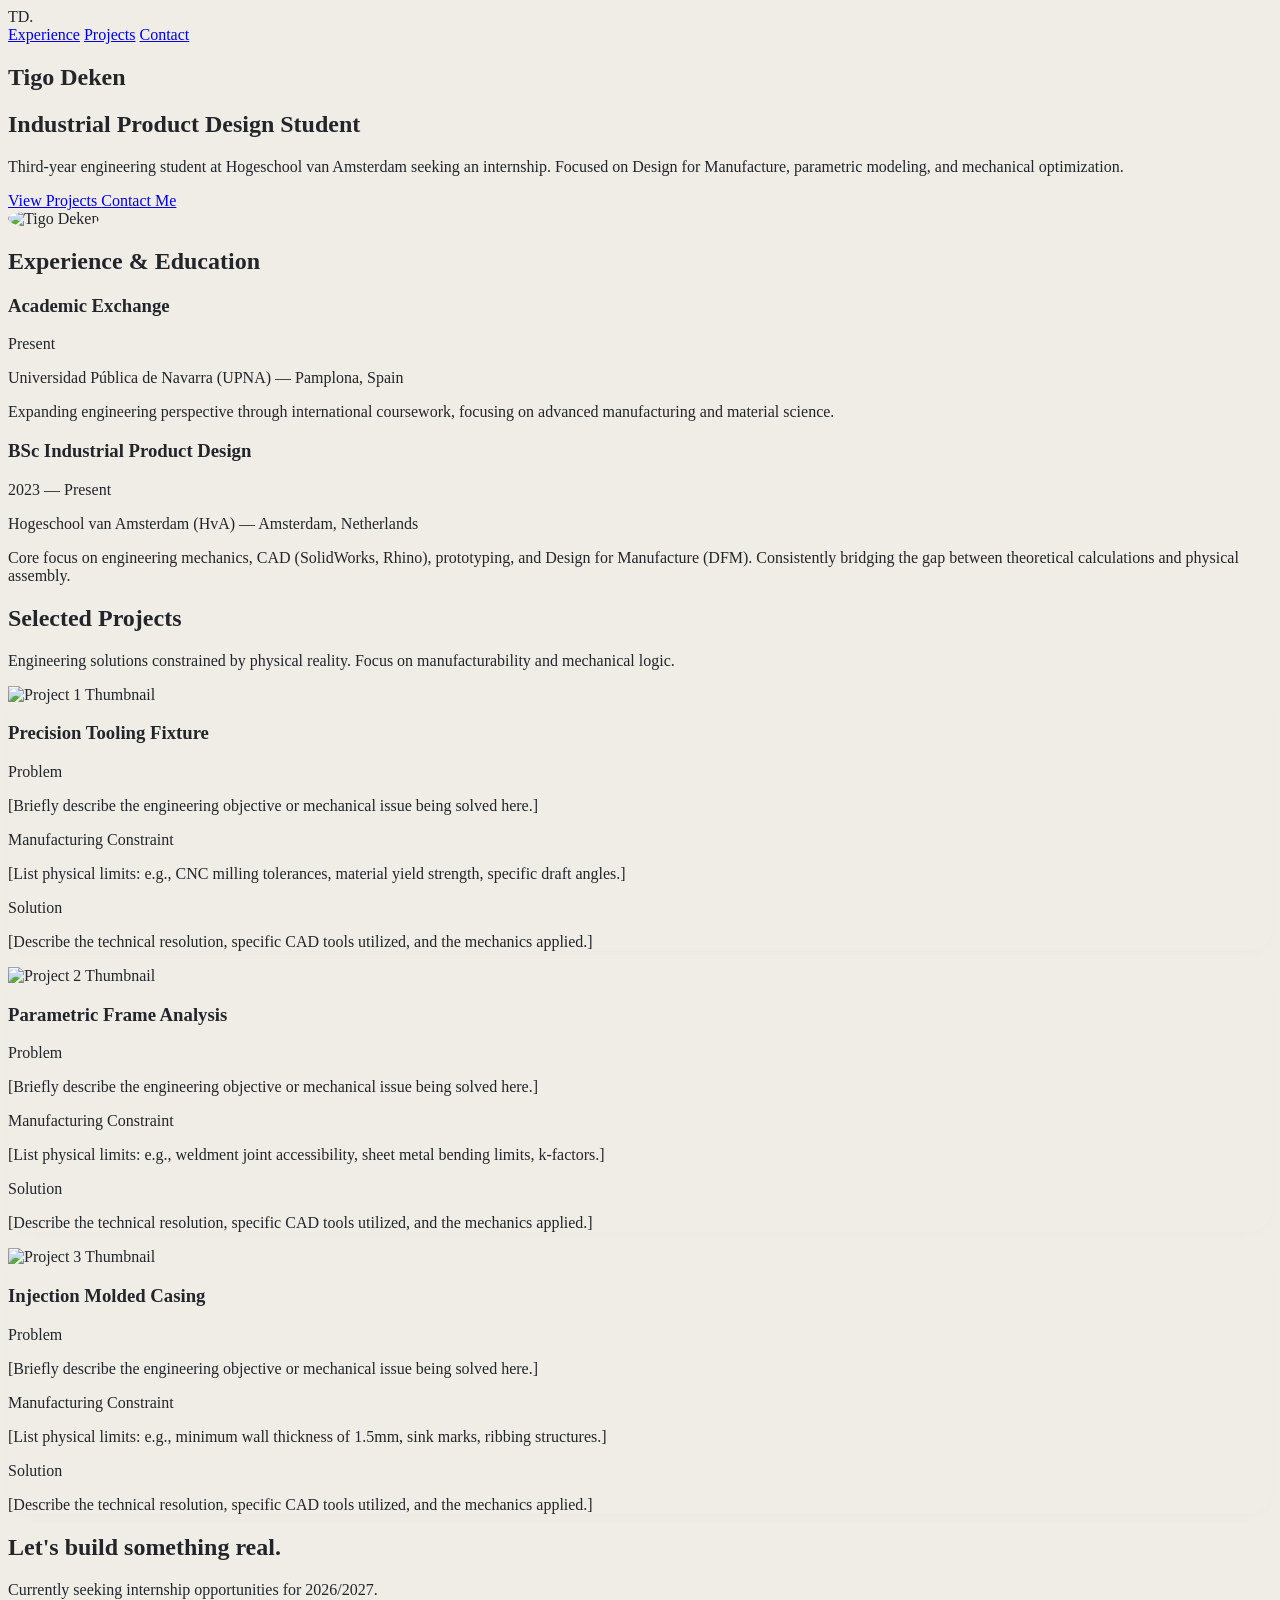
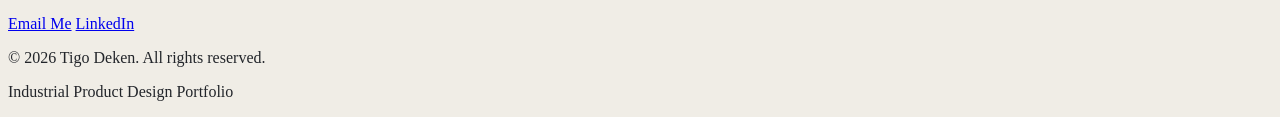
==== technical_portfolio.html @ 0bcf753a "new website template" ====
<!DOCTYPE html>
<html lang="en" class="scroll-smooth">
<head>
    <meta charset="UTF-8">
    <meta name="viewport" content="width=device-width, initial-scale=1.0">
    <title>Tigo Deken | Industrial Product Design</title>
    
    <script src="https://cdn.tailwindcss.com"></script>
    <link rel="preconnect" href="https://fonts.googleapis.com">
    <link rel="preconnect" href="https://fonts.gstatic.com" crossorigin>
    <link href="https://fonts.googleapis.com/css2?family=Inter:wght@400;500;600&family=Outfit:wght@400;600;700;800&display=swap" rel="stylesheet">
    
    <script>
        tailwind.config = {
            theme: {
                extend: {
                    fontFamily: {
                        heading: ['Outfit', 'sans-serif'],
                        body: ['Inter', 'sans-serif'],
                    },
                    colors: {
                        stone: {
                            bg: '#F0EDE6',
                            card: '#FAFAF8',
                            line: '#D5D1C8'
                        },
                        slate: {
                            text: '#22252A',
                            muted: '#5A606A'
                        },
                        rust: '#BD5745',
                        forest: '#2C4C3B'
                    }
                }
            }
        }
    </script>
    
    <style>
        body {
            background-color: #F0EDE6;
            color: #22252A;
            -webkit-font-smoothing: antialiased;
            -moz-osx-font-smoothing: grayscale;
        }

        /* Organic shape masking for profile and project images */
        .blob-profile {
            border-radius: 43% 57% 65% 35% / 45% 52% 48% 55%;
        }
        
        .blob-project-1 {
            border-radius: 12px 12px 60% 12px;
        }

        .blob-project-2 {
            border-radius: 60% 12px 12px 12px;
        }

        .blob-project-3 {
            border-radius: 12px 60% 12px 12px;
        }

        .soft-card {
            border-radius: 24px;
            box-shadow: 0 4px 20px -10px rgba(34, 37, 42, 0.05);
            transition: transform 0.3s ease, box-shadow 0.3s ease;
        }

        .soft-card:hover {
            transform: translateY(-4px);
            box-shadow: 0 12px 30px -12px rgba(34, 37, 42, 0.1);
        }
    </style>
</head>
<body class="font-body selection:bg-rust selection:text-stone-bg flex flex-col min-h-screen">

    <nav class="w-full pt-8 pb-4">
        <div class="max-w-6xl mx-auto px-6 lg:px-8 flex justify-between items-center">
            <span class="font-heading font-bold text-xl tracking-tight text-slate-text">TD.</span>
            <div class="flex gap-6 font-medium text-sm text-slate-muted">
                <a href="#experience" class="hover:text-rust transition-colors">Experience</a>
                <a href="#projects" class="hover:text-rust transition-colors">Projects</a>
                <a href="#contact" class="hover:text-rust transition-colors">Contact</a>
            </div>
        </div>
    </nav>

    <main class="flex-grow">
        
        <section id="hero" class="max-w-6xl mx-auto px-6 lg:px-8 pt-16 pb-24 md:pt-24 md:pb-32">
            <div class="grid grid-cols-1 md:grid-cols-12 gap-12 items-center">
                
                <div class="md:col-span-7 order-2 md:order-1">
                    <h1 class="font-heading font-extrabold text-5xl md:text-6xl lg:text-7xl text-slate-text leading-[1.1] mb-6">
                        Tigo Deken
                    </h1>
                    <h2 class="font-heading font-semibold text-2xl md:text-3xl text-forest mb-6">
                        Industrial Product Design Student
                    </h2>
                    <p class="text-lg md:text-xl text-slate-muted font-normal max-w-xl leading-relaxed mb-10">
                        Third-year engineering student at Hogeschool van Amsterdam seeking an internship. Focused on Design for Manufacture, parametric modeling, and mechanical optimization.
                    </p>
                    <div class="flex gap-4">
                        <a href="#projects" class="inline-block bg-slate-text text-stone-bg font-semibold px-8 py-4 rounded-full hover:bg-rust transition-colors shadow-md">
                            View Projects
                        </a>
                        <a href="#contact" class="inline-block bg-stone-line/30 text-slate-text font-semibold px-8 py-4 rounded-full hover:bg-stone-line/50 transition-colors">
                            Contact Me
                        </a>
                    </div>
                </div>

                <div class="md:col-span-5 order-1 md:order-2 flex justify-center md:justify-end">
                    <div class="relative w-64 h-64 md:w-80 md:h-80 lg:w-96 lg:h-96">
                        <div class="absolute inset-0 bg-rust/10 blob-profile translate-x-4 translate-y-4"></div>
                        <img src="https://placehold.co/600x600/22252A/F0EDE6?text=Tigo+Deken" alt="Tigo Deken" class="relative w-full h-full object-cover blob-profile shadow-lg">
                    </div>
                </div>

            </div>
        </section>

        <section id="experience" class="bg-stone-card py-24 border-y border-stone-line/40">
            <div class="max-w-6xl mx-auto px-6 lg:px-8">
                <h2 class="font-heading font-bold text-3xl md:text-4xl text-slate-text mb-12">Experience & Education</h2>
                
                <div class="max-w-3xl border-l-2 border-stone-line/60 ml-4 pl-8 space-y-12">
                    
                    <div class="relative">
                        <div class="absolute -left-[41px] top-1.5 w-4 h-4 bg-rust rounded-full border-4 border-stone-card"></div>
                        <div class="flex flex-col md:flex-row md:items-baseline gap-2 md:gap-4 mb-2">
                            <h3 class="font-heading font-bold text-xl text-slate-text">Academic Exchange</h3>
                            <span class="text-sm font-semibold text-rust bg-rust/10 px-3 py-1 rounded-full w-max">Present</span>
                        </div>
                        <p class="font-medium text-slate-text mb-2">Universidad Pública de Navarra (UPNA) — Pamplona, Spain</p>
                        <p class="text-slate-muted leading-relaxed">Expanding engineering perspective through international coursework, focusing on advanced manufacturing and material science.</p>
                    </div>

                    <div class="relative">
                        <div class="absolute -left-[41px] top-1.5 w-4 h-4 bg-forest rounded-full border-4 border-stone-card"></div>
                        <div class="flex flex-col md:flex-row md:items-baseline gap-2 md:gap-4 mb-2">
                            <h3 class="font-heading font-bold text-xl text-slate-text">BSc Industrial Product Design</h3>
                            <span class="text-sm font-semibold text-forest bg-forest/10 px-3 py-1 rounded-full w-max">2023 — Present</span>
                        </div>
                        <p class="font-medium text-slate-text mb-2">Hogeschool van Amsterdam (HvA) — Amsterdam, Netherlands</p>
                        <p class="text-slate-muted leading-relaxed">Core focus on engineering mechanics, CAD (SolidWorks, Rhino), prototyping, and Design for Manufacture (DFM). Consistently bridging the gap between theoretical calculations and physical assembly.</p>
                    </div>

                </div>
            </div>
        </section>

        <section id="projects" class="max-w-6xl mx-auto px-6 lg:px-8 py-24 md:py-32">
            <h2 class="font-heading font-bold text-3xl md:text-4xl text-slate-text mb-4">Selected Projects</h2>
            <p class="text-slate-muted mb-12 max-w-2xl text-lg">Engineering solutions constrained by physical reality. Focus on manufacturability and mechanical logic.</p>

            <div class="grid grid-cols-1 md:grid-cols-3 gap-8">
                
                <!-- Project 1 -->
                <article class="bg-stone-card p-6 soft-card flex flex-col border border-stone-line/20">
                    <div class="w-full h-56 bg-stone-bg mb-6 overflow-hidden blob-project-1">
                        <img src="https://placehold.co/600x400/22252A/F0EDE6?text=Project+1" alt="Project 1 Thumbnail" class="w-full h-full object-cover">
                    </div>
                    <h3 class="font-heading font-bold text-2xl text-slate-text mb-6">Precision Tooling Fixture</h3>
                    
                    <div class="space-y-4 flex-grow">
                        <div>
                            <span class="text-xs font-bold text-rust uppercase tracking-widest block mb-1">Problem</span>
                            <p class="text-sm text-slate-muted leading-relaxed">[Briefly describe the engineering objective or mechanical issue being solved here.]</p>
                        </div>
                        <div>
                            <span class="text-xs font-bold text-forest uppercase tracking-widest block mb-1">Manufacturing Constraint</span>
                            <p class="text-sm text-slate-muted leading-relaxed">[List physical limits: e.g., CNC milling tolerances, material yield strength, specific draft angles.]</p>
                        </div>
                        <div>
                            <span class="text-xs font-bold text-slate-text uppercase tracking-widest block mb-1">Solution</span>
                            <p class="text-sm text-slate-muted leading-relaxed">[Describe the technical resolution, specific CAD tools utilized, and the mechanics applied.]</p>
                        </div>
                    </div>
                </article>

                <!-- Project 2 -->
                <article class="bg-stone-card p-6 soft-card flex flex-col border border-stone-line/20">
                    <div class="w-full h-56 bg-stone-bg mb-6 overflow-hidden blob-project-2">
                        <img src="https://placehold.co/600x400/2C4C3B/F0EDE6?text=Project+2" alt="Project 2 Thumbnail" class="w-full h-full object-cover">
                    </div>
                    <h3 class="font-heading font-bold text-2xl text-slate-text mb-6">Parametric Frame Analysis</h3>
                    
                    <div class="space-y-4 flex-grow">
                        <div>
                            <span class="text-xs font-bold text-rust uppercase tracking-widest block mb-1">Problem</span>
                            <p class="text-sm text-slate-muted leading-relaxed">[Briefly describe the engineering objective or mechanical issue being solved here.]</p>
                        </div>
                        <div>
                            <span class="text-xs font-bold text-forest uppercase tracking-widest block mb-1">Manufacturing Constraint</span>
                            <p class="text-sm text-slate-muted leading-relaxed">[List physical limits: e.g., weldment joint accessibility, sheet metal bending limits, k-factors.]</p>
                        </div>
                        <div>
                            <span class="text-xs font-bold text-slate-text uppercase tracking-widest block mb-1">Solution</span>
                            <p class="text-sm text-slate-muted leading-relaxed">[Describe the technical resolution, specific CAD tools utilized, and the mechanics applied.]</p>
                        </div>
                    </div>
                </article>

                <!-- Project 3 -->
                <article class="bg-stone-card p-6 soft-card flex flex-col border border-stone-line/20">
                    <div class="w-full h-56 bg-stone-bg mb-6 overflow-hidden blob-project-3">
                        <img src="https://placehold.co/600x400/BD5745/F0EDE6?text=Project+3" alt="Project 3 Thumbnail" class="w-full h-full object-cover">
                    </div>
                    <h3 class="font-heading font-bold text-2xl text-slate-text mb-6">Injection Molded Casing</h3>
                    
                    <div class="space-y-4 flex-grow">
                        <div>
                            <span class="text-xs font-bold text-rust uppercase tracking-widest block mb-1">Problem</span>
                            <p class="text-sm text-slate-muted leading-relaxed">[Briefly describe the engineering objective or mechanical issue being solved here.]</p>
                        </div>
                        <div>
                            <span class="text-xs font-bold text-forest uppercase tracking-widest block mb-1">Manufacturing Constraint</span>
                            <p class="text-sm text-slate-muted leading-relaxed">[List physical limits: e.g., minimum wall thickness of 1.5mm, sink marks, ribbing structures.]</p>
                        </div>
                        <div>
                            <span class="text-xs font-bold text-slate-text uppercase tracking-widest block mb-1">Solution</span>
                            <p class="text-sm text-slate-muted leading-relaxed">[Describe the technical resolution, specific CAD tools utilized, and the mechanics applied.]</p>
                        </div>
                    </div>
                </article>

            </div>
        </section>

    </main>

    <footer id="contact" class="bg-slate-text text-stone-bg py-16">
        <div class="max-w-6xl mx-auto px-6 lg:px-8">
            <div class="flex flex-col md:flex-row justify-between items-center gap-8">
                <div>
                    <h2 class="font-heading font-bold text-2xl mb-2">Let's build something real.</h2>
                    <p class="text-stone-bg/70 text-sm">Currently seeking internship opportunities for 2026/2027.</p>
                </div>
                <div class="flex gap-6 font-semibold">
                    <a href="mailto:placeholder@example.com" class="hover:text-rust transition-colors border-b-2 border-transparent hover:border-rust pb-1">Email Me</a>
                    <a href="#" class="hover:text-forest transition-colors border-b-2 border-transparent hover:border-forest pb-1">LinkedIn</a>
                </div>
            </div>
            <div class="mt-16 pt-8 border-t border-stone-bg/10 flex flex-col md:flex-row justify-between items-center text-sm text-stone-bg/50">
                <p>&copy; 2026 Tigo Deken. All rights reserved.</p>
                <p class="mt-2 md:mt-0">Industrial Product Design Portfolio</p>
            </div>
        </div>
    </footer>

</body>
</html>
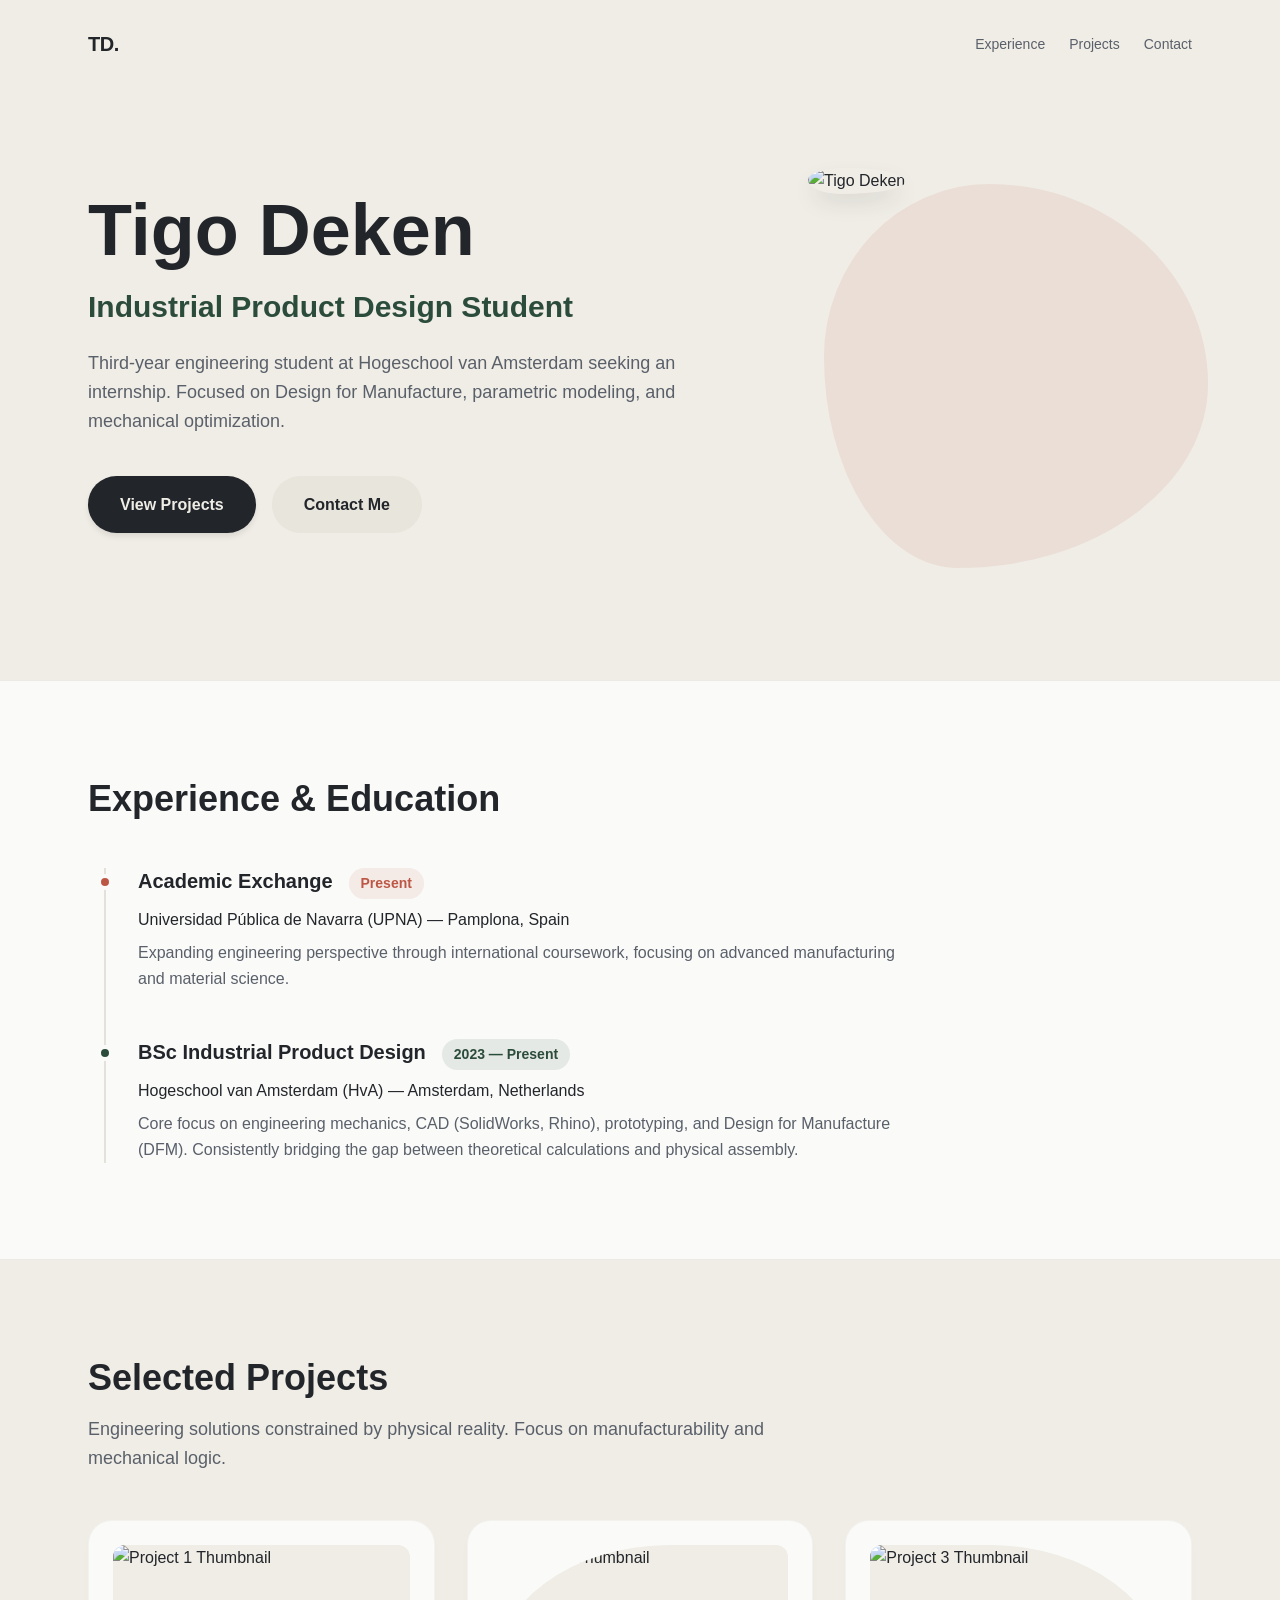
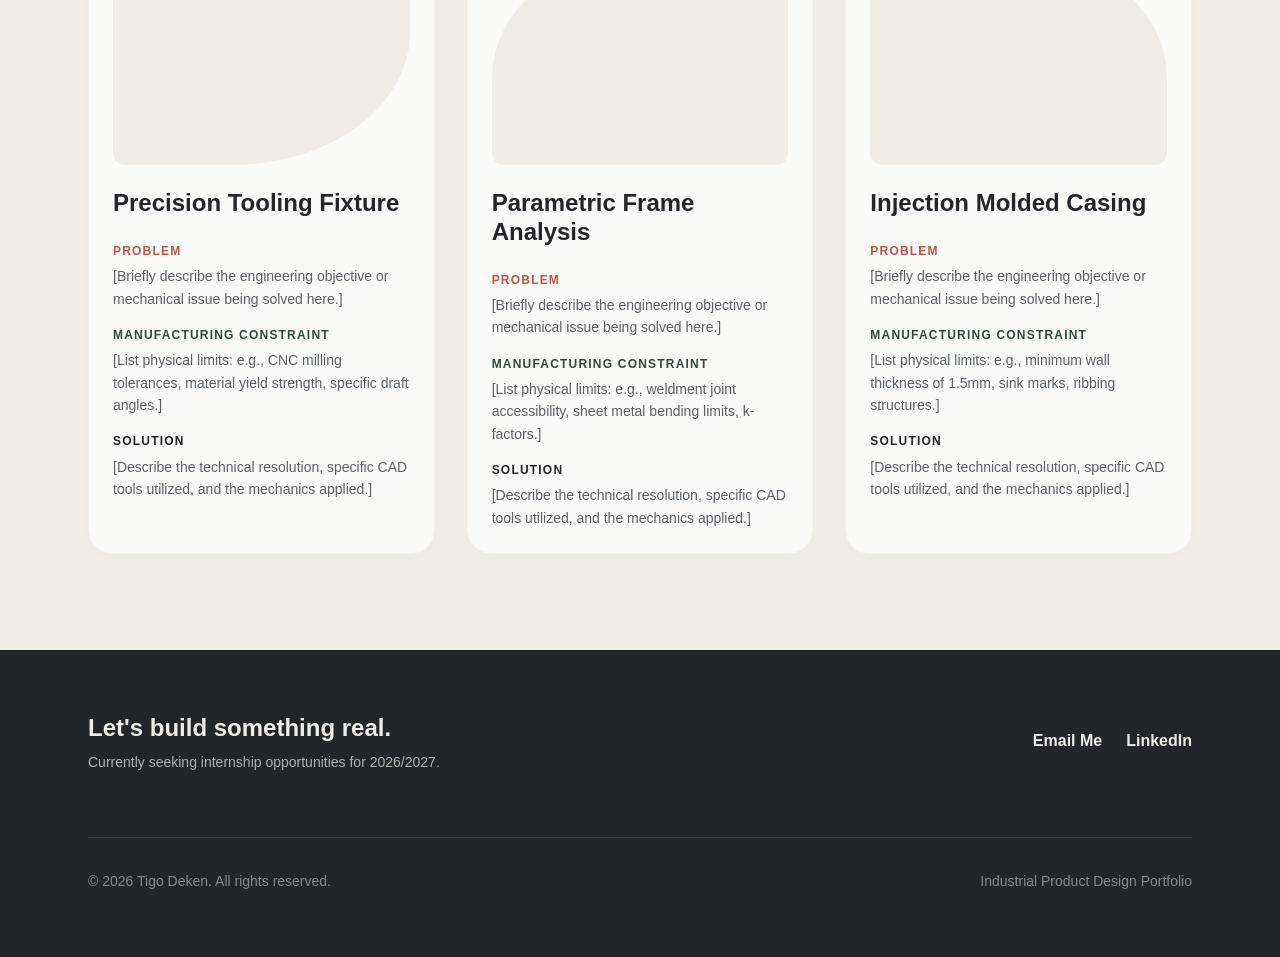
==== commit 5d6215cc: "Rename technical_portfolio (1).html to technical_portfolio.html" ====
--- a/technical_portfolio.html
+++ b/technical_portfolio.html
@@ -1,254 +1,584 @@
 <!DOCTYPE html>
-<html lang="en" class="scroll-smooth">
+<html lang="en">
 <head>
     <meta charset="UTF-8">
     <meta name="viewport" content="width=device-width, initial-scale=1.0">
     <title>Tigo Deken | Industrial Product Design</title>
     
-    <script src="https://cdn.tailwindcss.com"></script>
     <link rel="preconnect" href="https://fonts.googleapis.com">
     <link rel="preconnect" href="https://fonts.gstatic.com" crossorigin>
     <link href="https://fonts.googleapis.com/css2?family=Inter:wght@400;500;600&family=Outfit:wght@400;600;700;800&display=swap" rel="stylesheet">
     
-    <script>
-        tailwind.config = {
-            theme: {
-                extend: {
-                    fontFamily: {
-                        heading: ['Outfit', 'sans-serif'],
-                        body: ['Inter', 'sans-serif'],
-                    },
-                    colors: {
-                        stone: {
-                            bg: '#F0EDE6',
-                            card: '#FAFAF8',
-                            line: '#D5D1C8'
-                        },
-                        slate: {
-                            text: '#22252A',
-                            muted: '#5A606A'
-                        },
-                        rust: '#BD5745',
-                        forest: '#2C4C3B'
-                    }
-                }
-            }
-        }
-    </script>
-    
     <style>
+        :root {
+            --stone-bg: #F0EDE6;
+            --stone-card: #FAFAF8;
+            --stone-line: #D5D1C8;
+            --slate-text: #22252A;
+            --slate-muted: #5A606A;
+            --rust: #BD5745;
+            --forest: #2C4C3B;
+            --font-heading: 'Outfit', sans-serif;
+            --font-body: 'Inter', sans-serif;
+        }
+
+        * {
+            margin: 0;
+            padding: 0;
+            box-sizing: border-box;
+        }
+
+        html {
+            scroll-behavior: smooth;
+        }
+
         body {
-            background-color: #F0EDE6;
-            color: #22252A;
+            font-family: var(--font-body);
+            background-color: var(--stone-bg);
+            color: var(--slate-text);
+            line-height: 1.6;
             -webkit-font-smoothing: antialiased;
             -moz-osx-font-smoothing: grayscale;
-        }
-
-        /* Organic shape masking for profile and project images */
+            display: flex;
+            flex-direction: column;
+            min-height: 100vh;
+        }
+
+        ::selection {
+            background-color: var(--rust);
+            color: var(--stone-bg);
+        }
+
+        h1, h2, h3, .font-heading {
+            font-family: var(--font-heading);
+            line-height: 1.2;
+        }
+
+        a {
+            text-decoration: none;
+            color: inherit;
+            transition: color 0.3s ease, border-color 0.3s ease;
+        }
+
+        .container {
+            width: 100%;
+            max-width: 1152px;
+            margin: 0 auto;
+            padding: 0 24px;
+        }
+
+        nav {
+            padding: 32px 0 16px 0;
+        }
+
+        .nav-inner {
+            display: flex;
+            justify-content: space-between;
+            align-items: center;
+        }
+
+        .logo {
+            font-weight: 800;
+            font-size: 1.25rem;
+            letter-spacing: -0.025em;
+        }
+
+        .nav-links {
+            display: flex;
+            gap: 24px;
+            font-size: 0.875rem;
+            font-weight: 500;
+            color: var(--slate-muted);
+        }
+
+        .nav-links a:hover {
+            color: var(--rust);
+        }
+
+        .hero {
+            padding: 64px 0 96px 0;
+        }
+
+        .hero-grid {
+            display: grid;
+            grid-template-columns: 1fr;
+            gap: 48px;
+            align-items: center;
+        }
+
+        .hero-content h1 {
+            font-size: 3rem;
+            font-weight: 800;
+            margin-bottom: 16px;
+        }
+
+        .hero-content h2 {
+            font-size: 1.5rem;
+            font-weight: 600;
+            color: var(--forest);
+            margin-bottom: 24px;
+        }
+
+        .hero-content p {
+            font-size: 1.125rem;
+            color: var(--slate-muted);
+            max-width: 600px;
+            margin-bottom: 40px;
+        }
+
+        .hero-buttons {
+            display: flex;
+            gap: 16px;
+            flex-wrap: wrap;
+        }
+
+        .btn-primary, .btn-secondary {
+            display: inline-block;
+            padding: 16px 32px;
+            border-radius: 9999px;
+            font-weight: 600;
+            transition: background-color 0.3s ease, transform 0.3s ease;
+        }
+
+        .btn-primary {
+            background-color: var(--slate-text);
+            color: var(--stone-bg);
+            box-shadow: 0 4px 6px -1px rgba(0, 0, 0, 0.1);
+        }
+
+        .btn-primary:hover {
+            background-color: var(--rust);
+            transform: translateY(-2px);
+        }
+
+        .btn-secondary {
+            background-color: rgba(213, 209, 200, 0.3);
+            color: var(--slate-text);
+        }
+
+        .btn-secondary:hover {
+            background-color: rgba(213, 209, 200, 0.6);
+        }
+
+        .hero-image-wrapper {
+            position: relative;
+            width: 250px;
+            height: 250px;
+            margin: 0 auto;
+        }
+
         .blob-profile {
             border-radius: 43% 57% 65% 35% / 45% 52% 48% 55%;
         }
-        
-        .blob-project-1 {
-            border-radius: 12px 12px 60% 12px;
-        }
-
-        .blob-project-2 {
-            border-radius: 60% 12px 12px 12px;
-        }
-
-        .blob-project-3 {
-            border-radius: 12px 60% 12px 12px;
-        }
-
-        .soft-card {
+
+        .hero-image-bg {
+            position: absolute;
+            top: 0;
+            left: 0;
+            width: 100%;
+            height: 100%;
+            background-color: rgba(189, 87, 69, 0.1);
+            transform: translate(16px, 16px);
+        }
+
+        .hero-image-wrapper img {
+            position: relative;
+            width: 100%;
+            height: 100%;
+            object-fit: cover;
+            box-shadow: 0 10px 25px -5px rgba(34, 37, 42, 0.15);
+        }
+
+        .experience {
+            background-color: var(--stone-card);
+            padding: 96px 0;
+            border-top: 1px solid rgba(213, 209, 200, 0.4);
+            border-bottom: 1px solid rgba(213, 209, 200, 0.4);
+        }
+
+        .section-title {
+            font-size: 2.25rem;
+            font-weight: 700;
+            margin-bottom: 48px;
+        }
+
+        .timeline {
+            max-width: 800px;
+            border-left: 2px solid rgba(213, 209, 200, 0.6);
+            margin-left: 16px;
+            padding-left: 32px;
+            display: flex;
+            flex-direction: column;
+            gap: 48px;
+        }
+
+        .timeline-item {
+            position: relative;
+        }
+
+        .timeline-dot {
+            position: absolute;
+            left: -41px;
+            top: 6px;
+            width: 16px;
+            height: 16px;
+            border-radius: 50%;
+            border: 4px solid var(--stone-card);
+        }
+
+        .timeline-dot.rust { background-color: var(--rust); }
+        .timeline-dot.forest { background-color: var(--forest); }
+
+        .timeline-header {
+            display: flex;
+            flex-direction: column;
+            gap: 8px;
+            margin-bottom: 8px;
+        }
+
+        .timeline-header h3 {
+            font-size: 1.25rem;
+            font-weight: 700;
+        }
+
+        .tag {
+            font-size: 0.875rem;
+            font-weight: 600;
+            padding: 4px 12px;
+            border-radius: 9999px;
+            width: fit-content;
+        }
+
+        .tag.rust { color: var(--rust); background-color: rgba(189, 87, 69, 0.1); }
+        .tag.forest { color: var(--forest); background-color: rgba(44, 76, 59, 0.1); }
+
+        .timeline-subtitle {
+            font-weight: 500;
+            margin-bottom: 8px;
+        }
+
+        .timeline-desc {
+            color: var(--slate-muted);
+        }
+
+        .projects {
+            padding: 96px 0;
+            flex-grow: 1;
+        }
+
+        .projects-desc {
+            color: var(--slate-muted);
+            font-size: 1.125rem;
+            margin-bottom: 48px;
+            max-width: 700px;
+        }
+
+        .projects-grid {
+            display: grid;
+            grid-template-columns: 1fr;
+            gap: 32px;
+        }
+
+        .project-card {
+            background-color: var(--stone-card);
+            padding: 24px;
             border-radius: 24px;
+            border: 1px solid rgba(213, 209, 200, 0.2);
             box-shadow: 0 4px 20px -10px rgba(34, 37, 42, 0.05);
             transition: transform 0.3s ease, box-shadow 0.3s ease;
-        }
-
-        .soft-card:hover {
+            display: flex;
+            flex-direction: column;
+        }
+
+        .project-card:hover {
             transform: translateY(-4px);
             box-shadow: 0 12px 30px -12px rgba(34, 37, 42, 0.1);
         }
+
+        .project-image {
+            width: 100%;
+            height: 220px;
+            background-color: var(--stone-bg);
+            margin-bottom: 24px;
+            overflow: hidden;
+        }
+
+        .blob-project-1 { border-radius: 12px 12px 60% 12px; }
+        .blob-project-2 { border-radius: 60% 12px 12px 12px; }
+        .blob-project-3 { border-radius: 12px 60% 12px 12px; }
+
+        .project-image img {
+            width: 100%;
+            height: 100%;
+            object-fit: cover;
+        }
+
+        .project-card h3 {
+            font-size: 1.5rem;
+            margin-bottom: 24px;
+        }
+
+        .project-details {
+            display: flex;
+            flex-direction: column;
+            gap: 16px;
+            flex-grow: 1;
+        }
+
+        .detail-block span {
+            display: block;
+            font-size: 0.75rem;
+            font-weight: 700;
+            text-transform: uppercase;
+            letter-spacing: 0.1em;
+            margin-bottom: 4px;
+        }
+
+        .detail-block p {
+            font-size: 0.875rem;
+            color: var(--slate-muted);
+        }
+
+        .text-rust { color: var(--rust); }
+        .text-forest { color: var(--forest); }
+
+        footer {
+            background-color: var(--slate-text);
+            color: var(--stone-bg);
+            padding: 64px 0;
+        }
+
+        .footer-top {
+            display: flex;
+            flex-direction: column;
+            gap: 32px;
+            justify-content: space-between;
+            margin-bottom: 64px;
+        }
+
+        .footer-top h2 {
+            font-size: 1.5rem;
+            margin-bottom: 8px;
+        }
+
+        .footer-top p {
+            color: rgba(240, 237, 230, 0.7);
+            font-size: 0.875rem;
+        }
+
+        .footer-links {
+            display: flex;
+            gap: 24px;
+            font-weight: 600;
+        }
+
+        .footer-links a {
+            border-bottom: 2px solid transparent;
+            padding-bottom: 4px;
+        }
+
+        .footer-links a.email:hover { color: var(--rust); border-color: var(--rust); }
+        .footer-links a.social:hover { color: var(--forest); border-color: var(--forest); }
+
+        .footer-bottom {
+            border-top: 1px solid rgba(240, 237, 230, 0.1);
+            padding-top: 32px;
+            display: flex;
+            flex-direction: column;
+            gap: 8px;
+            font-size: 0.875rem;
+            color: rgba(240, 237, 230, 0.5);
+            justify-content: space-between;
+        }
+
+        @media (min-width: 768px) {
+            .hero { padding: 96px 0 128px 0; }
+            .hero-grid { grid-template-columns: 7fr 5fr; }
+            .hero-content { order: 1; }
+            .hero-content h1 { font-size: 3.75rem; }
+            .hero-content h2 { font-size: 1.875rem; }
+            .hero-image-wrapper { order: 2; width: 320px; height: 320px; margin: 0 0 0 auto; }
+            
+            .timeline-header { flex-direction: row; align-items: baseline; gap: 16px; }
+            .projects-grid { grid-template-columns: repeat(3, 1fr); }
+            
+            .footer-top { flex-direction: row; align-items: center; }
+            .footer-bottom { flex-direction: row; }
+        }
+
+        @media (min-width: 1024px) {
+            .hero-content h1 { font-size: 4.5rem; }
+            .hero-image-wrapper { width: 384px; height: 384px; }
+        }
     </style>
 </head>
-<body class="font-body selection:bg-rust selection:text-stone-bg flex flex-col min-h-screen">
-
-    <nav class="w-full pt-8 pb-4">
-        <div class="max-w-6xl mx-auto px-6 lg:px-8 flex justify-between items-center">
-            <span class="font-heading font-bold text-xl tracking-tight text-slate-text">TD.</span>
-            <div class="flex gap-6 font-medium text-sm text-slate-muted">
-                <a href="#experience" class="hover:text-rust transition-colors">Experience</a>
-                <a href="#projects" class="hover:text-rust transition-colors">Projects</a>
-                <a href="#contact" class="hover:text-rust transition-colors">Contact</a>
+<body>
+
+    <nav>
+        <div class="container nav-inner">
+            <span class="logo font-heading">TD.</span>
+            <div class="nav-links">
+                <a href="#experience">Experience</a>
+                <a href="#projects">Projects</a>
+                <a href="#contact">Contact</a>
             </div>
         </div>
     </nav>
 
-    <main class="flex-grow">
-        
-        <section id="hero" class="max-w-6xl mx-auto px-6 lg:px-8 pt-16 pb-24 md:pt-24 md:pb-32">
-            <div class="grid grid-cols-1 md:grid-cols-12 gap-12 items-center">
+    <main>
+        <section id="hero" class="hero">
+            <div class="container hero-grid">
                 
-                <div class="md:col-span-7 order-2 md:order-1">
-                    <h1 class="font-heading font-extrabold text-5xl md:text-6xl lg:text-7xl text-slate-text leading-[1.1] mb-6">
-                        Tigo Deken
-                    </h1>
-                    <h2 class="font-heading font-semibold text-2xl md:text-3xl text-forest mb-6">
-                        Industrial Product Design Student
-                    </h2>
-                    <p class="text-lg md:text-xl text-slate-muted font-normal max-w-xl leading-relaxed mb-10">
+                <div class="hero-content">
+                    <h1 class="font-heading">Tigo Deken</h1>
+                    <h2 class="font-heading">Industrial Product Design Student</h2>
+                    <p>
                         Third-year engineering student at Hogeschool van Amsterdam seeking an internship. Focused on Design for Manufacture, parametric modeling, and mechanical optimization.
                     </p>
-                    <div class="flex gap-4">
-                        <a href="#projects" class="inline-block bg-slate-text text-stone-bg font-semibold px-8 py-4 rounded-full hover:bg-rust transition-colors shadow-md">
-                            View Projects
-                        </a>
-                        <a href="#contact" class="inline-block bg-stone-line/30 text-slate-text font-semibold px-8 py-4 rounded-full hover:bg-stone-line/50 transition-colors">
-                            Contact Me
-                        </a>
+                    <div class="hero-buttons">
+                        <a href="#projects" class="btn-primary">View Projects</a>
+                        <a href="#contact" class="btn-secondary">Contact Me</a>
                     </div>
                 </div>
 
-                <div class="md:col-span-5 order-1 md:order-2 flex justify-center md:justify-end">
-                    <div class="relative w-64 h-64 md:w-80 md:h-80 lg:w-96 lg:h-96">
-                        <div class="absolute inset-0 bg-rust/10 blob-profile translate-x-4 translate-y-4"></div>
-                        <img src="https://placehold.co/600x600/22252A/F0EDE6?text=Tigo+Deken" alt="Tigo Deken" class="relative w-full h-full object-cover blob-profile shadow-lg">
-                    </div>
+                <div class="hero-image-wrapper">
+                    <div class="hero-image-bg blob-profile"></div>
+                    <img src="https://placehold.co/600x600/22252A/F0EDE6?text=Tigo+Deken" alt="Tigo Deken" class="blob-profile">
                 </div>
 
             </div>
         </section>
 
-        <section id="experience" class="bg-stone-card py-24 border-y border-stone-line/40">
-            <div class="max-w-6xl mx-auto px-6 lg:px-8">
-                <h2 class="font-heading font-bold text-3xl md:text-4xl text-slate-text mb-12">Experience & Education</h2>
+        <section id="experience" class="experience">
+            <div class="container">
+                <h2 class="section-title font-heading">Experience & Education</h2>
                 
-                <div class="max-w-3xl border-l-2 border-stone-line/60 ml-4 pl-8 space-y-12">
+                <div class="timeline">
                     
-                    <div class="relative">
-                        <div class="absolute -left-[41px] top-1.5 w-4 h-4 bg-rust rounded-full border-4 border-stone-card"></div>
-                        <div class="flex flex-col md:flex-row md:items-baseline gap-2 md:gap-4 mb-2">
-                            <h3 class="font-heading font-bold text-xl text-slate-text">Academic Exchange</h3>
-                            <span class="text-sm font-semibold text-rust bg-rust/10 px-3 py-1 rounded-full w-max">Present</span>
-                        </div>
-                        <p class="font-medium text-slate-text mb-2">Universidad Pública de Navarra (UPNA) — Pamplona, Spain</p>
-                        <p class="text-slate-muted leading-relaxed">Expanding engineering perspective through international coursework, focusing on advanced manufacturing and material science.</p>
+                    <div class="timeline-item">
+                        <div class="timeline-dot rust"></div>
+                        <div class="timeline-header">
+                            <h3 class="font-heading">Academic Exchange</h3>
+                            <span class="tag rust">Present</span>
+                        </div>
+                        <p class="timeline-subtitle">Universidad Pública de Navarra (UPNA) — Pamplona, Spain</p>
+                        <p class="timeline-desc">Expanding engineering perspective through international coursework, focusing on advanced manufacturing and material science.</p>
                     </div>
 
-                    <div class="relative">
-                        <div class="absolute -left-[41px] top-1.5 w-4 h-4 bg-forest rounded-full border-4 border-stone-card"></div>
-                        <div class="flex flex-col md:flex-row md:items-baseline gap-2 md:gap-4 mb-2">
-                            <h3 class="font-heading font-bold text-xl text-slate-text">BSc Industrial Product Design</h3>
-                            <span class="text-sm font-semibold text-forest bg-forest/10 px-3 py-1 rounded-full w-max">2023 — Present</span>
-                        </div>
-                        <p class="font-medium text-slate-text mb-2">Hogeschool van Amsterdam (HvA) — Amsterdam, Netherlands</p>
-                        <p class="text-slate-muted leading-relaxed">Core focus on engineering mechanics, CAD (SolidWorks, Rhino), prototyping, and Design for Manufacture (DFM). Consistently bridging the gap between theoretical calculations and physical assembly.</p>
+                    <div class="timeline-item">
+                        <div class="timeline-dot forest"></div>
+                        <div class="timeline-header">
+                            <h3 class="font-heading">BSc Industrial Product Design</h3>
+                            <span class="tag forest">2023 — Present</span>
+                        </div>
+                        <p class="timeline-subtitle">Hogeschool van Amsterdam (HvA) — Amsterdam, Netherlands</p>
+                        <p class="timeline-desc">Core focus on engineering mechanics, CAD (SolidWorks, Rhino), prototyping, and Design for Manufacture (DFM). Consistently bridging the gap between theoretical calculations and physical assembly.</p>
                     </div>
 
                 </div>
             </div>
         </section>
 
-        <section id="projects" class="max-w-6xl mx-auto px-6 lg:px-8 py-24 md:py-32">
-            <h2 class="font-heading font-bold text-3xl md:text-4xl text-slate-text mb-4">Selected Projects</h2>
-            <p class="text-slate-muted mb-12 max-w-2xl text-lg">Engineering solutions constrained by physical reality. Focus on manufacturability and mechanical logic.</p>
-
-            <div class="grid grid-cols-1 md:grid-cols-3 gap-8">
-                
-                <!-- Project 1 -->
-                <article class="bg-stone-card p-6 soft-card flex flex-col border border-stone-line/20">
-                    <div class="w-full h-56 bg-stone-bg mb-6 overflow-hidden blob-project-1">
-                        <img src="https://placehold.co/600x400/22252A/F0EDE6?text=Project+1" alt="Project 1 Thumbnail" class="w-full h-full object-cover">
-                    </div>
-                    <h3 class="font-heading font-bold text-2xl text-slate-text mb-6">Precision Tooling Fixture</h3>
+        <section id="projects" class="projects">
+            <div class="container">
+                <h2 class="section-title font-heading" style="margin-bottom: 16px;">Selected Projects</h2>
+                <p class="projects-desc">Engineering solutions constrained by physical reality. Focus on manufacturability and mechanical logic.</p>
+
+                <div class="projects-grid">
                     
-                    <div class="space-y-4 flex-grow">
-                        <div>
-                            <span class="text-xs font-bold text-rust uppercase tracking-widest block mb-1">Problem</span>
-                            <p class="text-sm text-slate-muted leading-relaxed">[Briefly describe the engineering objective or mechanical issue being solved here.]</p>
-                        </div>
-                        <div>
-                            <span class="text-xs font-bold text-forest uppercase tracking-widest block mb-1">Manufacturing Constraint</span>
-                            <p class="text-sm text-slate-muted leading-relaxed">[List physical limits: e.g., CNC milling tolerances, material yield strength, specific draft angles.]</p>
-                        </div>
-                        <div>
-                            <span class="text-xs font-bold text-slate-text uppercase tracking-widest block mb-1">Solution</span>
-                            <p class="text-sm text-slate-muted leading-relaxed">[Describe the technical resolution, specific CAD tools utilized, and the mechanics applied.]</p>
-                        </div>
-                    </div>
-                </article>
-
-                <!-- Project 2 -->
-                <article class="bg-stone-card p-6 soft-card flex flex-col border border-stone-line/20">
-                    <div class="w-full h-56 bg-stone-bg mb-6 overflow-hidden blob-project-2">
-                        <img src="https://placehold.co/600x400/2C4C3B/F0EDE6?text=Project+2" alt="Project 2 Thumbnail" class="w-full h-full object-cover">
-                    </div>
-                    <h3 class="font-heading font-bold text-2xl text-slate-text mb-6">Parametric Frame Analysis</h3>
-                    
-                    <div class="space-y-4 flex-grow">
-                        <div>
-                            <span class="text-xs font-bold text-rust uppercase tracking-widest block mb-1">Problem</span>
-                            <p class="text-sm text-slate-muted leading-relaxed">[Briefly describe the engineering objective or mechanical issue being solved here.]</p>
-                        </div>
-                        <div>
-                            <span class="text-xs font-bold text-forest uppercase tracking-widest block mb-1">Manufacturing Constraint</span>
-                            <p class="text-sm text-slate-muted leading-relaxed">[List physical limits: e.g., weldment joint accessibility, sheet metal bending limits, k-factors.]</p>
-                        </div>
-                        <div>
-                            <span class="text-xs font-bold text-slate-text uppercase tracking-widest block mb-1">Solution</span>
-                            <p class="text-sm text-slate-muted leading-relaxed">[Describe the technical resolution, specific CAD tools utilized, and the mechanics applied.]</p>
-                        </div>
-                    </div>
-                </article>
-
-                <!-- Project 3 -->
-                <article class="bg-stone-card p-6 soft-card flex flex-col border border-stone-line/20">
-                    <div class="w-full h-56 bg-stone-bg mb-6 overflow-hidden blob-project-3">
-                        <img src="https://placehold.co/600x400/BD5745/F0EDE6?text=Project+3" alt="Project 3 Thumbnail" class="w-full h-full object-cover">
-                    </div>
-                    <h3 class="font-heading font-bold text-2xl text-slate-text mb-6">Injection Molded Casing</h3>
-                    
-                    <div class="space-y-4 flex-grow">
-                        <div>
-                            <span class="text-xs font-bold text-rust uppercase tracking-widest block mb-1">Problem</span>
-                            <p class="text-sm text-slate-muted leading-relaxed">[Briefly describe the engineering objective or mechanical issue being solved here.]</p>
-                        </div>
-                        <div>
-                            <span class="text-xs font-bold text-forest uppercase tracking-widest block mb-1">Manufacturing Constraint</span>
-                            <p class="text-sm text-slate-muted leading-relaxed">[List physical limits: e.g., minimum wall thickness of 1.5mm, sink marks, ribbing structures.]</p>
-                        </div>
-                        <div>
-                            <span class="text-xs font-bold text-slate-text uppercase tracking-widest block mb-1">Solution</span>
-                            <p class="text-sm text-slate-muted leading-relaxed">[Describe the technical resolution, specific CAD tools utilized, and the mechanics applied.]</p>
-                        </div>
-                    </div>
-                </article>
-
+                    <!-- Project 1 -->
+                    <article class="project-card">
+                        <div class="project-image blob-project-1">
+                            <img src="https://placehold.co/600x400/22252A/F0EDE6?text=Project+1" alt="Project 1 Thumbnail">
+                        </div>
+                        <h3 class="font-heading">Precision Tooling Fixture</h3>
+                        
+                        <div class="project-details">
+                            <div class="detail-block">
+                                <span class="text-rust">Problem</span>
+                                <p>[Briefly describe the engineering objective or mechanical issue being solved here.]</p>
+                            </div>
+                            <div class="detail-block">
+                                <span class="text-forest">Manufacturing Constraint</span>
+                                <p>[List physical limits: e.g., CNC milling tolerances, material yield strength, specific draft angles.]</p>
+                            </div>
+                            <div class="detail-block">
+                                <span>Solution</span>
+                                <p>[Describe the technical resolution, specific CAD tools utilized, and the mechanics applied.]</p>
+                            </div>
+                        </div>
+                    </article>
+
+                    <!-- Project 2 -->
+                    <article class="project-card">
+                        <div class="project-image blob-project-2">
+                            <img src="https://placehold.co/600x400/2C4C3B/F0EDE6?text=Project+2" alt="Project 2 Thumbnail">
+                        </div>
+                        <h3 class="font-heading">Parametric Frame Analysis</h3>
+                        
+                        <div class="project-details">
+                            <div class="detail-block">
+                                <span class="text-rust">Problem</span>
+                                <p>[Briefly describe the engineering objective or mechanical issue being solved here.]</p>
+                            </div>
+                            <div class="detail-block">
+                                <span class="text-forest">Manufacturing Constraint</span>
+                                <p>[List physical limits: e.g., weldment joint accessibility, sheet metal bending limits, k-factors.]</p>
+                            </div>
+                            <div class="detail-block">
+                                <span>Solution</span>
+                                <p>[Describe the technical resolution, specific CAD tools utilized, and the mechanics applied.]</p>
+                            </div>
+                        </div>
+                    </article>
+
+                    <!-- Project 3 -->
+                    <article class="project-card">
+                        <div class="project-image blob-project-3">
+                            <img src="https://placehold.co/600x400/BD5745/F0EDE6?text=Project+3" alt="Project 3 Thumbnail">
+                        </div>
+                        <h3 class="font-heading">Injection Molded Casing</h3>
+                        
+                        <div class="project-details">
+                            <div class="detail-block">
+                                <span class="text-rust">Problem</span>
+                                <p>[Briefly describe the engineering objective or mechanical issue being solved here.]</p>
+                            </div>
+                            <div class="detail-block">
+                                <span class="text-forest">Manufacturing Constraint</span>
+                                <p>[List physical limits: e.g., minimum wall thickness of 1.5mm, sink marks, ribbing structures.]</p>
+                            </div>
+                            <div class="detail-block">
+                                <span>Solution</span>
+                                <p>[Describe the technical resolution, specific CAD tools utilized, and the mechanics applied.]</p>
+                            </div>
+                        </div>
+                    </article>
+
+                </div>
             </div>
         </section>
 
     </main>
 
-    <footer id="contact" class="bg-slate-text text-stone-bg py-16">
-        <div class="max-w-6xl mx-auto px-6 lg:px-8">
-            <div class="flex flex-col md:flex-row justify-between items-center gap-8">
+    <footer id="contact">
+        <div class="container">
+            <div class="footer-top">
                 <div>
-                    <h2 class="font-heading font-bold text-2xl mb-2">Let's build something real.</h2>
-                    <p class="text-stone-bg/70 text-sm">Currently seeking internship opportunities for 2026/2027.</p>
+                    <h2 class="font-heading">Let's build something real.</h2>
+                    <p>Currently seeking internship opportunities for 2026/2027.</p>
                 </div>
-                <div class="flex gap-6 font-semibold">
-                    <a href="mailto:placeholder@example.com" class="hover:text-rust transition-colors border-b-2 border-transparent hover:border-rust pb-1">Email Me</a>
-                    <a href="#" class="hover:text-forest transition-colors border-b-2 border-transparent hover:border-forest pb-1">LinkedIn</a>
+                <div class="footer-links">
+                    <a href="mailto:placeholder@example.com" class="email">Email Me</a>
+                    <a href="#" class="social">LinkedIn</a>
                 </div>
             </div>
-            <div class="mt-16 pt-8 border-t border-stone-bg/10 flex flex-col md:flex-row justify-between items-center text-sm text-stone-bg/50">
+            <div class="footer-bottom">
                 <p>&copy; 2026 Tigo Deken. All rights reserved.</p>
-                <p class="mt-2 md:mt-0">Industrial Product Design Portfolio</p>
+                <p>Industrial Product Design Portfolio</p>
             </div>
         </div>
     </footer>
 
 </body>
-</html>+</html>
